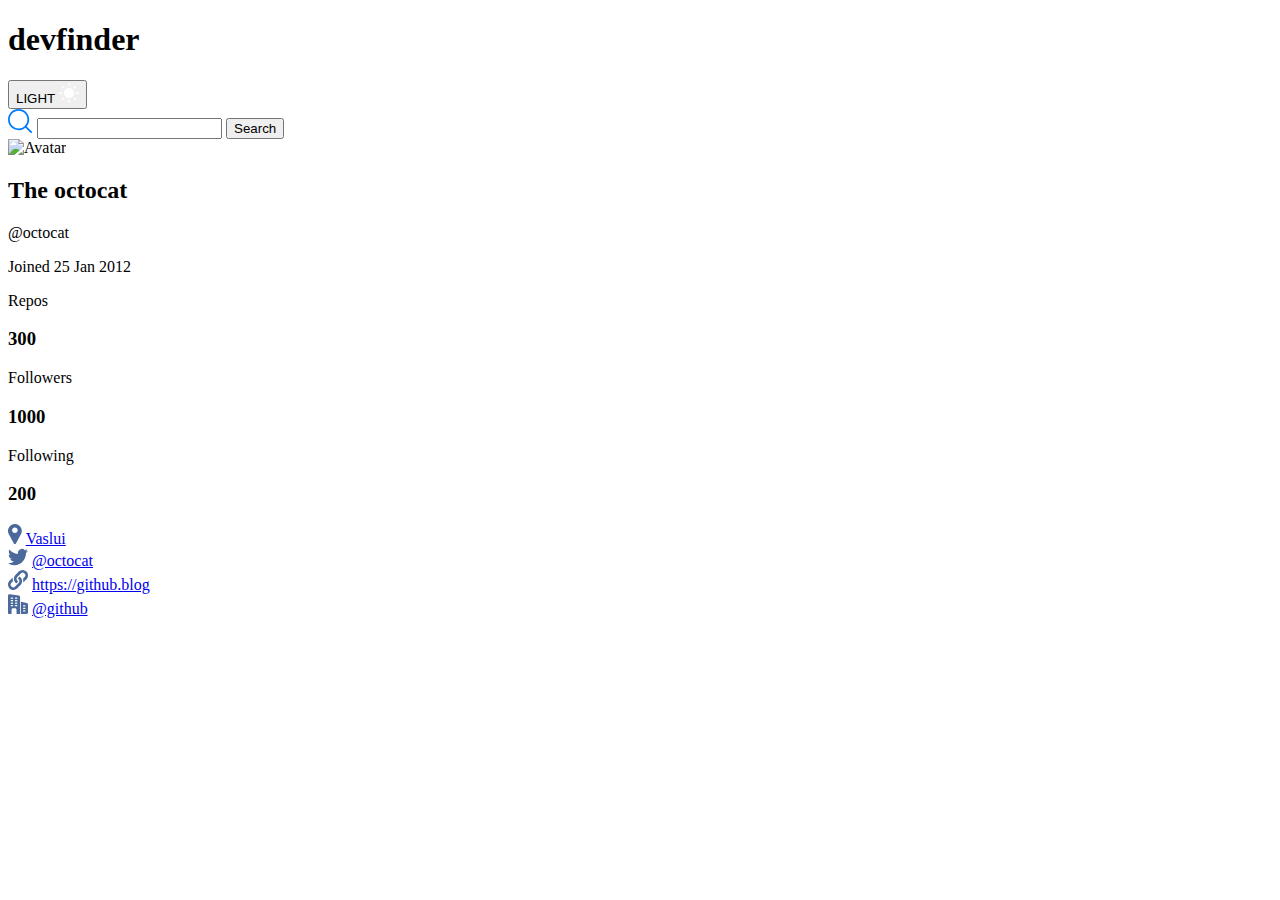
==== JavaScriptRO41/projects/github_user_search_app/index.html @ ed249f1b "Added JavaScriptRO41 concepts + exercises + started projects" ====
<!DOCTYPE html>
<html lang="en">
  <head>
    <meta charset="UTF-8" />
    <meta name="viewport" content="width=device-width, initial-scale=1.0" />
    <title>Document</title>
    <!-- Import App.css -->
    <link rel="stylesheet" href="app.css" />
  </head>
  <body>
    <!-- Header Section -->
    <header>
      <h1>devfinder</h1>
      <button>
        LIGHT
        <img src="./assets/icon-sun.svg" alt="Light Mode" />
      </button>
    </header>

    <!-- Navigation -->
    <nav>
      <img src="./assets/icon-search.svg" alt="Search" />
      <input type="text" />
      <button>Search</button>
    </nav>

    <!-- Main Section -->
    <section>
      <div>
        <img src="" alt="Avatar" />
      </div>
      <div>
        <!-- User details -->
        <div>
          <div>
            <h2>The octocat</h2>
            <p>@octocat</p>
          </div>
          <p>Joined 25 Jan 2012</p>
        </div>

        <!-- Metrics -->
        <div>
          <div>
            <p>Repos</p>
            <h3>300</h3>
          </div>
          <div>
            <p>Followers</p>
            <h3>1000</h3>
          </div>
          <div>
            <p>Following</p>
            <h3>200</h3>
          </div>
        </div>

        <!-- Links -->
        <div>
          <div>
            <img src="./assets/icon-location.svg" alt="Location" />
            <a href="#">Vaslui</a>
          </div>
          <div>
            <img src="./assets/icon-twitter.svg" alt="X" />
            <a href="#">@octocat</a>
          </div>
          <div>
            <img src="./assets/icon-website.svg" alt="Location" />
            <a href="#">https://github.blog</a>
          </div>
          <div>
            <img src="./assets/icon-company.svg" alt="Location" />
            <a href="#">@github</a>
          </div>
        </div>
      </div>
    </section>

    <!-- Import App.js -->
    <script src="./src/app.js"></script>
  </body>
</html>
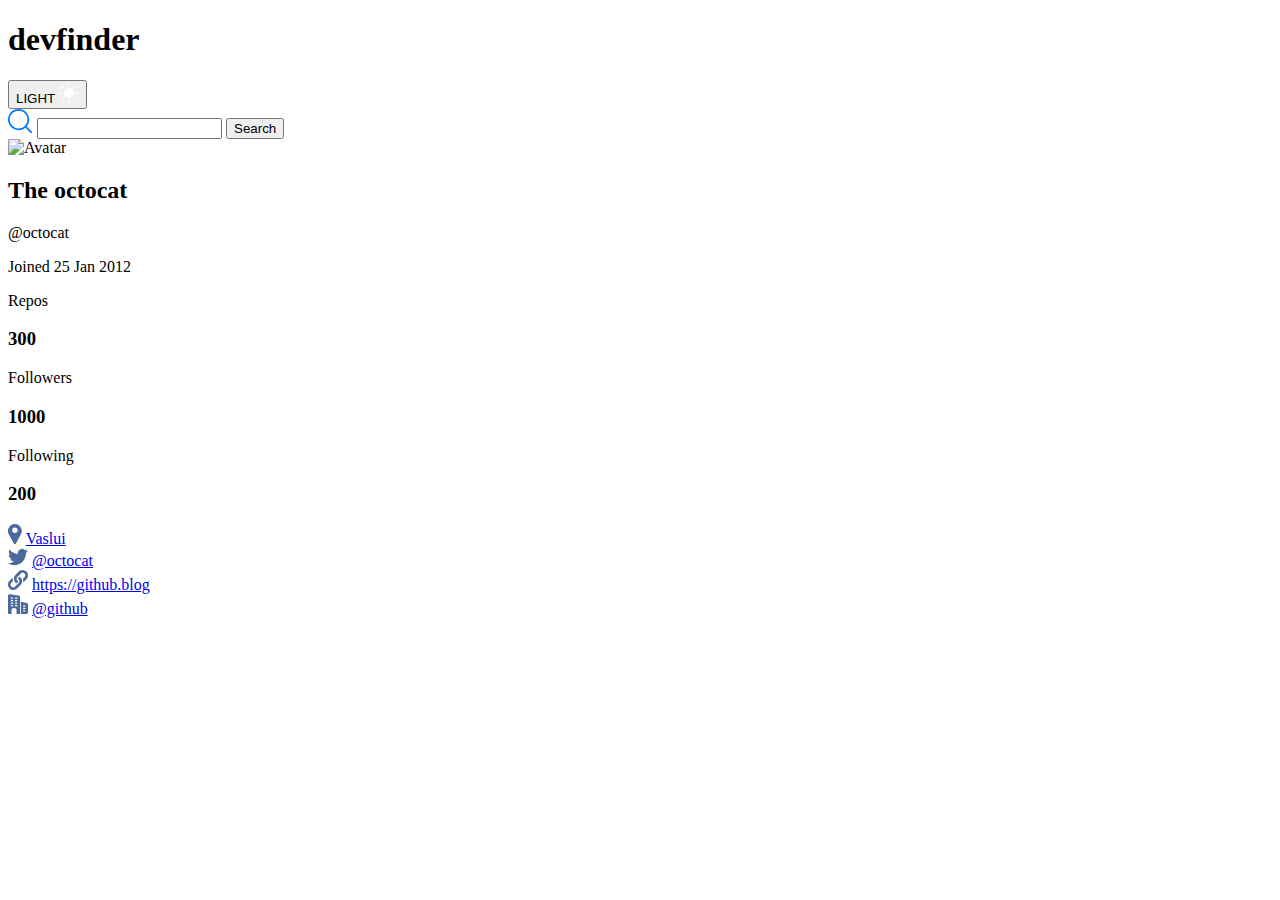
==== commit fecb38e2: "Updated github_user_search_app for JavaScriptRO41" ====
--- a/JavaScriptRO41/projects/github_user_search_app/index.html
+++ b/JavaScriptRO41/projects/github_user_search_app/index.html
@@ -6,72 +6,85 @@
     <title>Document</title>
     <!-- Import App.css -->
     <link rel="stylesheet" href="app.css" />
+    <!-- BEM: Block Element Modifier -->
   </head>
   <body>
     <!-- Header Section -->
-    <header>
-      <h1>devfinder</h1>
-      <button>
+    <header class="header">
+      <h1 class="header__heading">devfinder</h1>
+      <button class="header__btn">
         LIGHT
-        <img src="./assets/icon-sun.svg" alt="Light Mode" />
+        <img class="btn__img" src="./assets/icon-sun.svg" alt="Light Mode" />
       </button>
     </header>
 
     <!-- Navigation -->
-    <nav>
-      <img src="./assets/icon-search.svg" alt="Search" />
-      <input type="text" />
-      <button>Search</button>
+    <nav class="nav">
+      <img class="nav__img" src="./assets/icon-search.svg" alt="Search" />
+      <input class="nav__input" type="text" />
+      <button class="nav__btn">Search</button>
     </nav>
 
     <!-- Main Section -->
-    <section>
-      <div>
-        <img src="" alt="Avatar" />
+    <section class="profile">
+      <div class="profile__avatar">
+        <img class="avatar__img" src="" alt="Avatar" />
       </div>
-      <div>
+      <div class="profile__information">
         <!-- User details -->
-        <div>
-          <div>
-            <h2>The octocat</h2>
-            <p>@octocat</p>
+        <div class="information__details">
+          <div class="details__user">
+            <h2 class="user__heading">The octocat</h2>
+            <p class="user__text">@octocat</p>
           </div>
-          <p>Joined 25 Jan 2012</p>
+          <p class="details__created">Joined 25 Jan 2012</p>
         </div>
 
         <!-- Metrics -->
-        <div>
-          <div>
-            <p>Repos</p>
-            <h3>300</h3>
+        <div class="information__metrics">
+          <div class="metrics__card">
+            <p class="card__text">Repos</p>
+            <h3 class="card__heading">300</h3>
           </div>
-          <div>
-            <p>Followers</p>
+          <div class="metrics__card">
+            <p class="card__text">Followers</p>
             <h3>1000</h3>
           </div>
-          <div>
-            <p>Following</p>
-            <h3>200</h3>
+          <div class="metrics__card">
+            <p class="card__text">Following</p>
+            <h3 class="card__heading">200</h3>
           </div>
         </div>
 
         <!-- Links -->
-        <div>
-          <div>
-            <img src="./assets/icon-location.svg" alt="Location" />
-            <a href="#">Vaslui</a>
+        <div class="information__links">
+          <div class="links__card">
+            <img
+              class="card__img"
+              src="./assets/icon-location.svg"
+              alt="Location"
+            />
+            <a class="card__link" href="#">Vaslui</a>
           </div>
-          <div>
-            <img src="./assets/icon-twitter.svg" alt="X" />
-            <a href="#">@octocat</a>
+          <div class="links__card">
+            <img class="card__img" src="./assets/icon-twitter.svg" alt="X" />
+            <a class="card__link" href="#">@octocat</a>
           </div>
-          <div>
-            <img src="./assets/icon-website.svg" alt="Location" />
-            <a href="#">https://github.blog</a>
+          <div class="links__card">
+            <img
+              class="card__img"
+              src="./assets/icon-website.svg"
+              alt="Location"
+            />
+            <a class="card__link" href="#">https://github.blog</a>
           </div>
-          <div>
-            <img src="./assets/icon-company.svg" alt="Location" />
-            <a href="#">@github</a>
+          <div class="links__card">
+            <img
+              class="card__img"
+              src="./assets/icon-company.svg"
+              alt="Location"
+            />
+            <a class="card__link" href="#">@github</a>
           </div>
         </div>
       </div>
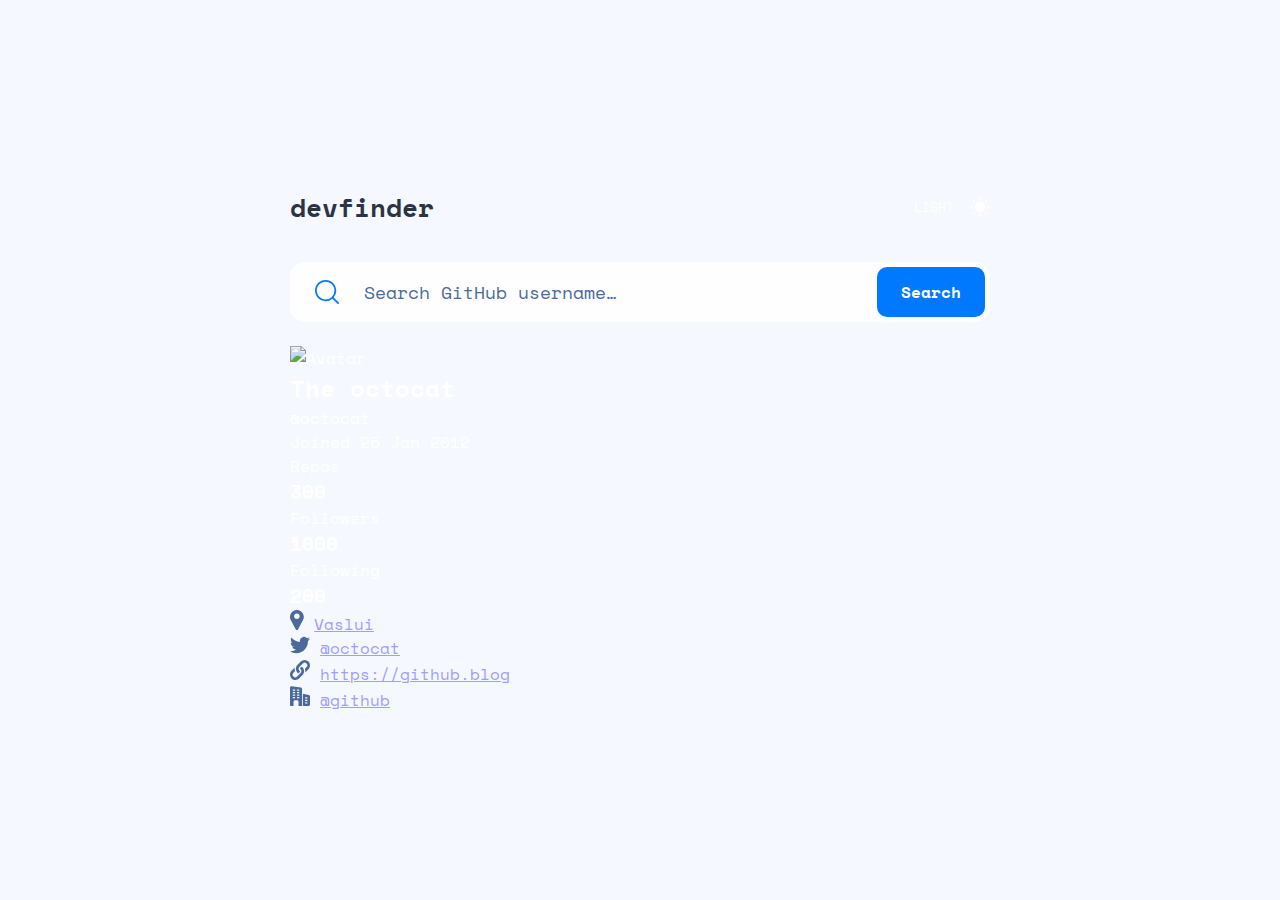
==== commit 481a2478: "Updated github_user_search_app for JavaScriptRO41" ====
--- a/JavaScriptRO41/projects/github_user_search_app/index.html
+++ b/JavaScriptRO41/projects/github_user_search_app/index.html
@@ -9,86 +9,99 @@
     <!-- BEM: Block Element Modifier -->
   </head>
   <body>
-    <!-- Header Section -->
-    <header class="header">
-      <h1 class="header__heading">devfinder</h1>
-      <button class="header__btn">
-        LIGHT
-        <img class="btn__img" src="./assets/icon-sun.svg" alt="Light Mode" />
-      </button>
-    </header>
+    <!-- Layout: Adjust the width of children elements -->
+    <div class="layout">
+      <!-- Header Section -->
+      <header class="header">
+        <h1 class="header__heading">devfinder</h1>
+        <button class="header__btn">
+          LIGHT
+          <img class="btn__img" src="./assets/icon-sun.svg" alt="Light Mode" />
+        </button>
+      </header>
 
-    <!-- Navigation -->
-    <nav class="nav">
-      <img class="nav__img" src="./assets/icon-search.svg" alt="Search" />
-      <input class="nav__input" type="text" />
-      <button class="nav__btn">Search</button>
-    </nav>
+      <div class="layout--main">
+        <!-- Navigation -->
+        <nav class="nav">
+          <img class="nav__img" src="./assets/icon-search.svg" alt="Search" />
+          <input
+            class="nav__input"
+            type="text"
+            placeholder="Search GitHub username…"
+          />
+          <button class="nav__btn">Search</button>
+        </nav>
 
-    <!-- Main Section -->
-    <section class="profile">
-      <div class="profile__avatar">
-        <img class="avatar__img" src="" alt="Avatar" />
+        <!-- Main Section -->
+        <section class="profile">
+          <div class="profile__avatar">
+            <img class="avatar__img" src="" alt="Avatar" />
+          </div>
+          <div class="profile__information">
+            <!-- User details -->
+            <div class="information__details">
+              <div class="details__user">
+                <h2 class="user__heading">The octocat</h2>
+                <p class="user__text">@octocat</p>
+              </div>
+              <p class="details__created">Joined 25 Jan 2012</p>
+            </div>
+
+            <!-- Metrics -->
+            <div class="information__metrics">
+              <div class="metrics__card">
+                <p class="card__text">Repos</p>
+                <h3 class="card__heading">300</h3>
+              </div>
+              <div class="metrics__card">
+                <p class="card__text">Followers</p>
+                <h3>1000</h3>
+              </div>
+              <div class="metrics__card">
+                <p class="card__text">Following</p>
+                <h3 class="card__heading">200</h3>
+              </div>
+            </div>
+
+            <!-- Links -->
+            <div class="information__links">
+              <div class="links__card">
+                <img
+                  class="card__img"
+                  src="./assets/icon-location.svg"
+                  alt="Location"
+                />
+                <a class="card__link" href="#">Vaslui</a>
+              </div>
+              <div class="links__card">
+                <img
+                  class="card__img"
+                  src="./assets/icon-twitter.svg"
+                  alt="X"
+                />
+                <a class="card__link" href="#">@octocat</a>
+              </div>
+              <div class="links__card">
+                <img
+                  class="card__img"
+                  src="./assets/icon-website.svg"
+                  alt="Location"
+                />
+                <a class="card__link" href="#">https://github.blog</a>
+              </div>
+              <div class="links__card">
+                <img
+                  class="card__img"
+                  src="./assets/icon-company.svg"
+                  alt="Location"
+                />
+                <a class="card__link" href="#">@github</a>
+              </div>
+            </div>
+          </div>
+        </section>
       </div>
-      <div class="profile__information">
-        <!-- User details -->
-        <div class="information__details">
-          <div class="details__user">
-            <h2 class="user__heading">The octocat</h2>
-            <p class="user__text">@octocat</p>
-          </div>
-          <p class="details__created">Joined 25 Jan 2012</p>
-        </div>
-
-        <!-- Metrics -->
-        <div class="information__metrics">
-          <div class="metrics__card">
-            <p class="card__text">Repos</p>
-            <h3 class="card__heading">300</h3>
-          </div>
-          <div class="metrics__card">
-            <p class="card__text">Followers</p>
-            <h3>1000</h3>
-          </div>
-          <div class="metrics__card">
-            <p class="card__text">Following</p>
-            <h3 class="card__heading">200</h3>
-          </div>
-        </div>
-
-        <!-- Links -->
-        <div class="information__links">
-          <div class="links__card">
-            <img
-              class="card__img"
-              src="./assets/icon-location.svg"
-              alt="Location"
-            />
-            <a class="card__link" href="#">Vaslui</a>
-          </div>
-          <div class="links__card">
-            <img class="card__img" src="./assets/icon-twitter.svg" alt="X" />
-            <a class="card__link" href="#">@octocat</a>
-          </div>
-          <div class="links__card">
-            <img
-              class="card__img"
-              src="./assets/icon-website.svg"
-              alt="Location"
-            />
-            <a class="card__link" href="#">https://github.blog</a>
-          </div>
-          <div class="links__card">
-            <img
-              class="card__img"
-              src="./assets/icon-company.svg"
-              alt="Location"
-            />
-            <a class="card__link" href="#">@github</a>
-          </div>
-        </div>
-      </div>
-    </section>
+    </div>
 
     <!-- Import App.js -->
     <script src="./src/app.js"></script>
--- a/JavaScriptRO41/projects/github_user_search_app/app.css
+++ b/JavaScriptRO41/projects/github_user_search_app/app.css
@@ -0,0 +1,151 @@
+@import url('https://fonts.googleapis.com/css2?family=Space+Mono:ital,wght@0,400;0,700;1,400;1,700&display=swap');
+
+* {
+    padding: 0;
+    margin: 0;
+    box-sizing: border-box;
+    color-scheme: dark;
+    font-family: 'Space Mono', sans-serif;
+}
+
+:root {
+  /* Fonts */
+  --heading-size-1: 26px;
+  --heading-size-2: 22px;
+  --heading-size-3: 16px;
+  --heading-size-4: 13px;
+  --heading-line-height-1: 38px;
+  --heading-line-height-2: 33px;
+  --heading-line-height-3: 24px;
+  --heading-line-height-4: 20px;
+  --text-size: 15px;
+  --text-line-height: 25px;
+  --text-input-size: 18px;
+  --text-input-line-height: 25px;
+  --text-btn-size: 16px;
+
+  /* Spaces */
+  --space-1: 2px;
+  --space-2: 16px;
+  --space-3: 20px;
+  --space-4: 24px;
+  --space-5: 32px;
+  --space-6: 36px;
+
+  /* Radius */
+  --radii-1: 10px;
+  --radii-2: 15px;
+  --radii-3: 50%;
+}
+
+@media (prefers-color-scheme: dark) {
+    :root {
+        /* Colors */
+        --app-color: #0079FF;
+        --common-color: #FFFFFF;
+        --text-color: #FFFFFF;
+        --heading-color: #FFFFFF;
+        --background-color-1: #141D2F;
+        --background-color-2: #1E2A47;
+    }
+}
+
+@media (prefers-color-scheme: light) {
+    :root {
+        /* Colors */
+        --app-color: #0079FF;
+        --common-color: #697C9A;
+        --text-color: #4B6A9B;
+        --heading-color: #2B3442;
+        --background-color-1: #F6F8FF;
+        --background-color-2: #FEFEFE;
+    }
+}
+
+body {
+    width: 100vw;
+    min-height: 100vh;
+    min-height: 100dvh;
+    background-color: var(--background-color-1);
+    display: grid;
+    place-items: center;
+}
+
+.layout {
+   height: max-content;
+   width: 700px;
+   display: flex;
+   flex-direction: column;
+   gap: var(--space-6);
+}
+
+.layout--main {
+    display: flex;
+    flex-direction: column;
+    gap: var(--space-4);
+}
+
+/* Header */
+.header {
+    width: 100%;
+    display: flex;
+    justify-content: space-between;
+}
+
+.header__heading {
+    font-size: var(--heading-size-1);
+    line-height: var(--heading-line-height-1);
+    color: var(--heading-color);
+    font-weight: 700;
+}
+
+.header__btn {
+    background: none;
+    appearance: none;
+    outline: none;
+    border: none;
+    display: flex;
+    align-items: center;
+    gap: var(--space-2);
+}
+
+/* Navigation */
+.nav {
+    display: flex;
+    align-items: center;
+    gap: var(--space-4);
+    padding-left: 25px;
+    padding-right: 5px;
+    background-color: var(--background-color-2);
+    height: 60px;
+    border-radius: var(--radii-2);
+}
+
+.nav__btn {
+    appearance: none;
+    outline: none;
+    border: none;
+    background: var(--app-color);
+    height: 50px;
+    border-radius: var(--radii-1);
+    padding: 0 var(--space-4);
+    font-size: var(--text-btn-size);
+    font-weight: 700;
+}
+
+.nav__input {
+    height: 100%;
+    width: 100%;
+    background: none;
+    border: none;
+    outline: none;
+    appearance: none;
+    font-size: var(--text-input-size);
+    line-height: var(--text-input-line-height);
+    caret-color: var(--app-color);
+    font-weight: 400;
+}
+
+.nav__input::placeholder {
+    color: var(--text-color);
+}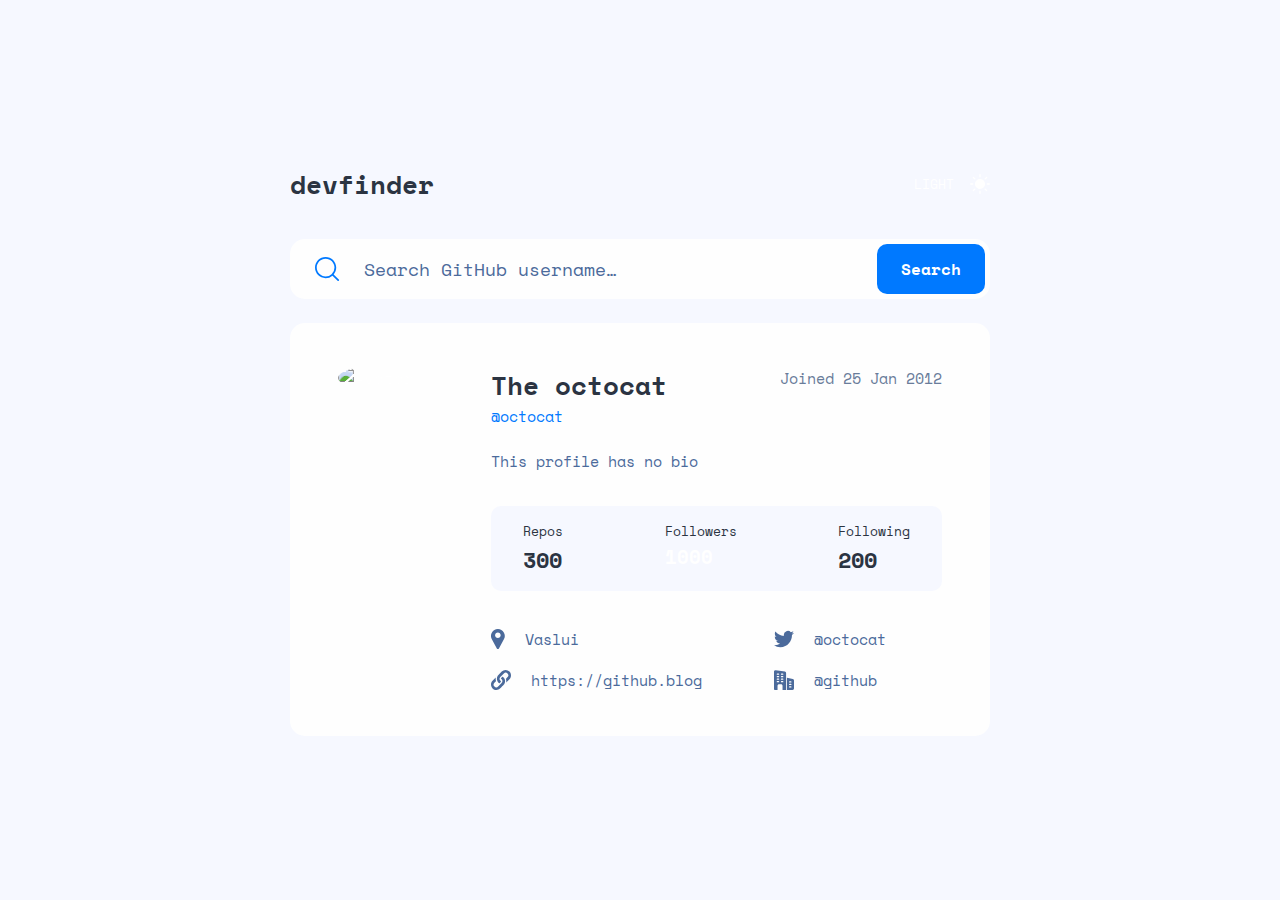
==== commit 7e9a5a87: "Updated github_user_search_app for JavaScriptRO41" ====
--- a/JavaScriptRO41/projects/github_user_search_app/index.html
+++ b/JavaScriptRO41/projects/github_user_search_app/index.html
@@ -35,7 +35,11 @@
         <!-- Main Section -->
         <section class="profile">
           <div class="profile__avatar">
-            <img class="avatar__img" src="" alt="Avatar" />
+            <img
+              class="avatar__img"
+              src="https://images.pexels.com/photos/15079520/pexels-photo-15079520/free-photo-of-woman-wearing-hat-and-jacket.png?auto=compress&cs=tinysrgb&w=1260&h=750&dpr=1"
+              alt="Avatar"
+            />
           </div>
           <div class="profile__information">
             <!-- User details -->
@@ -46,6 +50,9 @@
               </div>
               <p class="details__created">Joined 25 Jan 2012</p>
             </div>
+
+            <!-- Description -->
+            <p class="information__description">This profile has no bio</p>
 
             <!-- Metrics -->
             <div class="information__metrics">
--- a/JavaScriptRO41/projects/github_user_search_app/app.css
+++ b/JavaScriptRO41/projects/github_user_search_app/app.css
@@ -148,4 +148,118 @@
 
 .nav__input::placeholder {
     color: var(--text-color);
+}
+
+/* Main Section */
+.profile {
+    display: flex;
+    gap: var(--space-6);
+    background-color: var(--background-color-2);
+    border-radius: var(--radii-2);
+    padding: 43px 48px;
+}
+
+.profile__avatar {
+    min-width: 117px;
+    height: 117px;
+}
+
+.avatar__img {
+    width: 100%;
+    height: 100%;
+    object-fit: cover;
+    border-radius: var(--radii-3);
+}
+
+.profile__information {
+    display: flex;
+    flex-direction: column;
+    width: 100%;
+}
+
+.information__details {
+    display: flex;
+    justify-content: space-between;
+    padding-bottom: var(--space-3);
+    width: 100%;
+}
+
+.user__heading {
+    font-size: var(--heading-size-1);
+    line-height: var(--heading-line-height-1);
+    color: var(--heading-color);
+    font-weight: 700;
+}
+
+.user__text {
+    font-size: var(--text-size);
+    line-height: var(--text-line-height);
+    color: var(--app-color);
+    font-weight: 400;
+}
+
+.details__created {
+    font-size: var(--text-size);
+    line-height: var(--text-line-height);
+    color: var(--common-color);
+    font-weight: 400;
+}
+
+.information__description {
+    font-size: var(--text-size);
+    line-height: var(--text-line-height);
+    color: var(--text-color);
+    font-weight: 400;
+    padding-bottom: var(--space-5);
+}
+
+.information__metrics {
+    background: var(--background-color-1);
+    border-radius: var(--radii-1);
+    padding: 15px 32px;
+    display: flex;
+    justify-content: space-between;
+    width: 100%;
+}
+
+.metrics__card {
+    display: flex;
+    flex-direction: column;
+    gap: var(--space-1);
+}
+
+.card__text {
+    font-size: var(--heading-size-4);
+    line-height: var(--heading-line-height-4);
+    color: var(--heading-color);
+    font-weight: 400;
+}
+
+.card__heading {
+    font-size: var(--heading-size-2);
+    line-height: var(--heading-line-height-2);
+    color: var(--heading-color);
+    font-weight: 700;
+}
+
+.information__links {
+    display: grid;
+    grid-template-columns: repeat(2,1fr);
+    grid-template-rows: repeat(2,1fr);
+    gap: var(--space-2) calc(var(--space-6) * 2);
+    padding-top: var(--space-6);
+}
+
+.links__card {
+    display: flex;
+    align-items: center;
+    gap: var(--space-3);
+}
+
+.card__link {
+    font-size: var(--text-size);
+    line-height: var(--text-line-height);
+    color: var(--text-color);
+    font-weight: 400;
+    text-decoration: none;
 }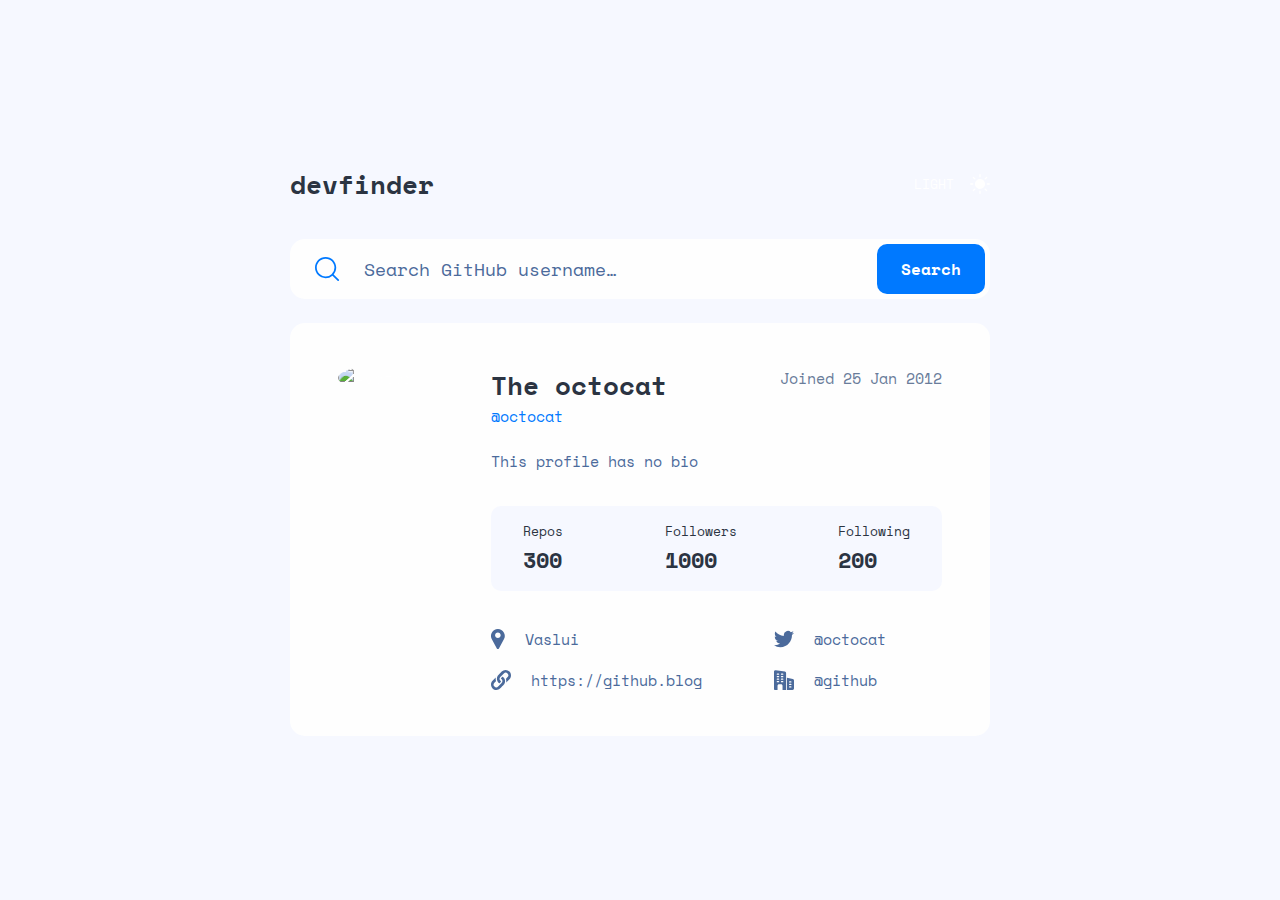
==== commit 63d518ed: "Updated github_user_search_app for JavaScriptRO41" ====
--- a/JavaScriptRO41/projects/github_user_search_app/index.html
+++ b/JavaScriptRO41/projects/github_user_search_app/index.html
@@ -62,7 +62,7 @@
               </div>
               <div class="metrics__card">
                 <p class="card__text">Followers</p>
-                <h3>1000</h3>
+                <h3 class="card__heading">1000</h3>
               </div>
               <div class="metrics__card">
                 <p class="card__text">Following</p>
@@ -111,6 +111,6 @@
     </div>
 
     <!-- Import App.js -->
-    <script src="./src/app.js"></script>
+    <script src="./src/app.js" type="module"></script>
   </body>
 </html>
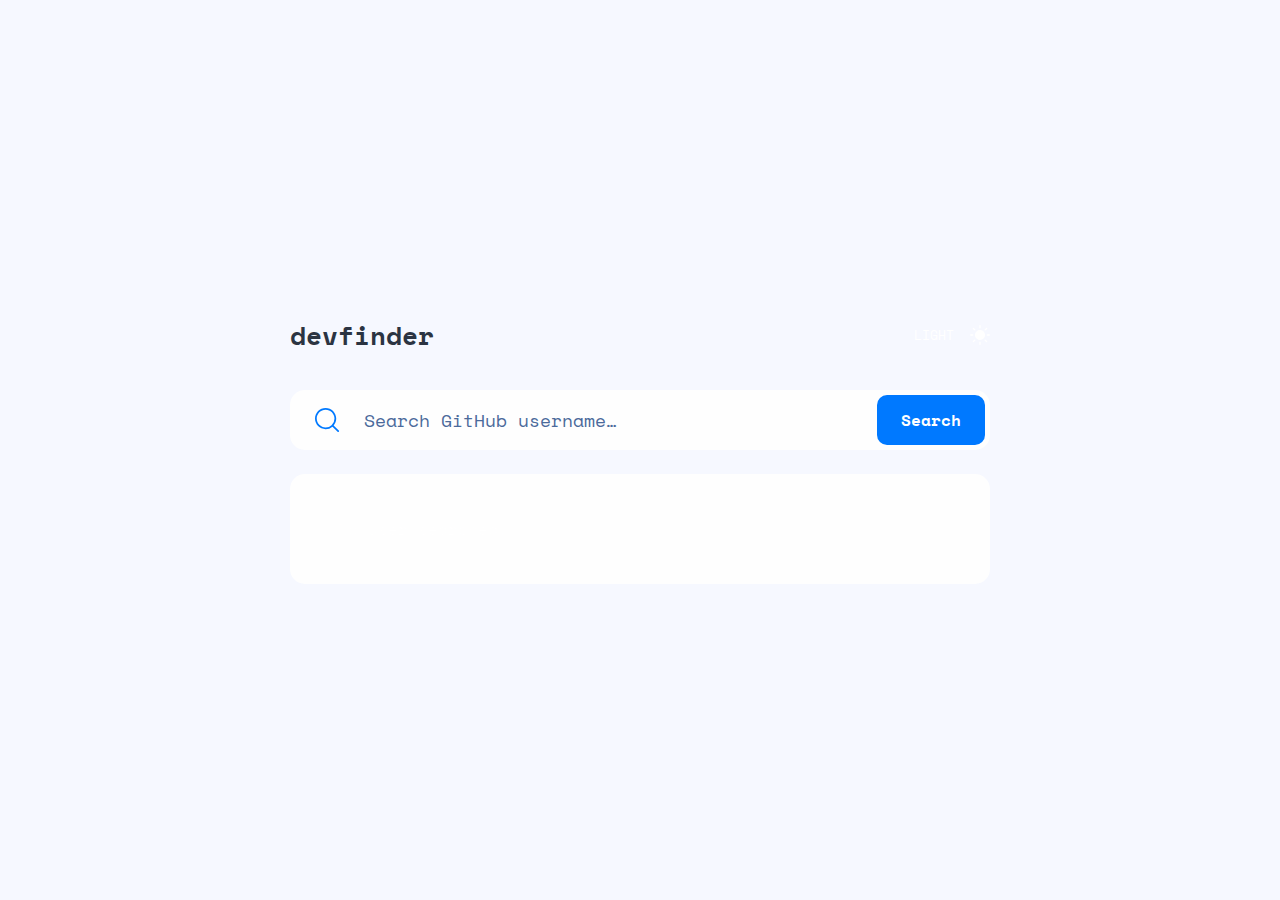
==== commit f23a4bf9: "Updated github_user_search_app for JavaScriptRO41" ====
--- a/JavaScriptRO41/projects/github_user_search_app/index.html
+++ b/JavaScriptRO41/projects/github_user_search_app/index.html
@@ -34,6 +34,9 @@
 
         <!-- Main Section -->
         <section class="profile">
+          <div class="profile__empty">
+            <p>No user searched.</p>
+          </div>
           <div class="profile__avatar">
             <img
               class="avatar__img"
--- a/JavaScriptRO41/projects/github_user_search_app/app.css
+++ b/JavaScriptRO41/projects/github_user_search_app/app.css
@@ -1,11 +1,11 @@
-@import url('https://fonts.googleapis.com/css2?family=Space+Mono:ital,wght@0,400;0,700;1,400;1,700&display=swap');
+@import url("https://fonts.googleapis.com/css2?family=Space+Mono:ital,wght@0,400;0,700;1,400;1,700&display=swap");
 
 * {
-    padding: 0;
-    margin: 0;
-    box-sizing: border-box;
-    color-scheme: dark;
-    font-family: 'Space Mono', sans-serif;
+  padding: 0;
+  margin: 0;
+  box-sizing: border-box;
+  color-scheme: dark;
+  font-family: "Space Mono", sans-serif;
 }
 
 :root {
@@ -39,227 +39,228 @@
 }
 
 @media (prefers-color-scheme: dark) {
-    :root {
-        /* Colors */
-        --app-color: #0079FF;
-        --common-color: #FFFFFF;
-        --text-color: #FFFFFF;
-        --heading-color: #FFFFFF;
-        --background-color-1: #141D2F;
-        --background-color-2: #1E2A47;
-    }
+  :root {
+    /* Colors */
+    --app-color: #0079ff;
+    --common-color: #ffffff;
+    --text-color: #ffffff;
+    --heading-color: #ffffff;
+    --background-color-1: #141d2f;
+    --background-color-2: #1e2a47;
+  }
 }
 
 @media (prefers-color-scheme: light) {
-    :root {
-        /* Colors */
-        --app-color: #0079FF;
-        --common-color: #697C9A;
-        --text-color: #4B6A9B;
-        --heading-color: #2B3442;
-        --background-color-1: #F6F8FF;
-        --background-color-2: #FEFEFE;
-    }
+  :root {
+    /* Colors */
+    --app-color: #0079ff;
+    --common-color: #697c9a;
+    --text-color: #4b6a9b;
+    --heading-color: #2b3442;
+    --background-color-1: #f6f8ff;
+    --background-color-2: #fefefe;
+  }
 }
 
 body {
-    width: 100vw;
-    min-height: 100vh;
-    min-height: 100dvh;
-    background-color: var(--background-color-1);
-    display: grid;
-    place-items: center;
+  width: 100vw;
+  min-height: 100vh;
+  min-height: 100dvh;
+  background-color: var(--background-color-1);
+  display: grid;
+  place-items: center;
 }
 
 .layout {
-   height: max-content;
-   width: 700px;
-   display: flex;
-   flex-direction: column;
-   gap: var(--space-6);
+  height: max-content;
+  width: 700px;
+  display: flex;
+  flex-direction: column;
+  gap: var(--space-6);
 }
 
 .layout--main {
-    display: flex;
-    flex-direction: column;
-    gap: var(--space-4);
+  display: flex;
+  flex-direction: column;
+  gap: var(--space-4);
 }
 
 /* Header */
 .header {
-    width: 100%;
-    display: flex;
-    justify-content: space-between;
+  width: 100%;
+  display: flex;
+  justify-content: space-between;
 }
 
 .header__heading {
-    font-size: var(--heading-size-1);
-    line-height: var(--heading-line-height-1);
-    color: var(--heading-color);
-    font-weight: 700;
+  font-size: var(--heading-size-1);
+  line-height: var(--heading-line-height-1);
+  color: var(--heading-color);
+  font-weight: 700;
 }
 
 .header__btn {
-    background: none;
-    appearance: none;
-    outline: none;
-    border: none;
-    display: flex;
-    align-items: center;
-    gap: var(--space-2);
+  background: none;
+  appearance: none;
+  outline: none;
+  border: none;
+  display: flex;
+  align-items: center;
+  gap: var(--space-2);
 }
 
 /* Navigation */
 .nav {
-    display: flex;
-    align-items: center;
-    gap: var(--space-4);
-    padding-left: 25px;
-    padding-right: 5px;
-    background-color: var(--background-color-2);
-    height: 60px;
-    border-radius: var(--radii-2);
+  display: flex;
+  align-items: center;
+  gap: var(--space-4);
+  padding-left: 25px;
+  padding-right: 5px;
+  background-color: var(--background-color-2);
+  height: 60px;
+  border-radius: var(--radii-2);
 }
 
 .nav__btn {
-    appearance: none;
-    outline: none;
-    border: none;
-    background: var(--app-color);
-    height: 50px;
-    border-radius: var(--radii-1);
-    padding: 0 var(--space-4);
-    font-size: var(--text-btn-size);
-    font-weight: 700;
+  appearance: none;
+  outline: none;
+  border: none;
+  background: var(--app-color);
+  height: 50px;
+  border-radius: var(--radii-1);
+  padding: 0 var(--space-4);
+  font-size: var(--text-btn-size);
+  font-weight: 700;
 }
 
 .nav__input {
-    height: 100%;
-    width: 100%;
-    background: none;
-    border: none;
-    outline: none;
-    appearance: none;
-    font-size: var(--text-input-size);
-    line-height: var(--text-input-line-height);
-    caret-color: var(--app-color);
-    font-weight: 400;
+  height: 100%;
+  width: 100%;
+  background: none;
+  border: none;
+  outline: none;
+  appearance: none;
+  font-size: var(--text-input-size);
+  line-height: var(--text-input-line-height);
+  caret-color: var(--app-color);
+  font-weight: 400;
 }
 
 .nav__input::placeholder {
-    color: var(--text-color);
+  color: var(--text-color);
 }
 
 /* Main Section */
 .profile {
-    display: flex;
-    gap: var(--space-6);
-    background-color: var(--background-color-2);
-    border-radius: var(--radii-2);
-    padding: 43px 48px;
+  display: flex;
+  gap: var(--space-6);
+  background-color: var(--background-color-2);
+  border-radius: var(--radii-2);
+  padding: 43px 48px;
 }
 
 .profile__avatar {
-    min-width: 117px;
-    height: 117px;
+  display: none;
+  min-width: 117px;
+  height: 117px;
 }
 
 .avatar__img {
-    width: 100%;
-    height: 100%;
-    object-fit: cover;
-    border-radius: var(--radii-3);
+  width: 100%;
+  height: 100%;
+  object-fit: cover;
+  border-radius: var(--radii-3);
 }
 
 .profile__information {
-    display: flex;
-    flex-direction: column;
-    width: 100%;
+  display: none;
+  flex-direction: column;
+  width: 100%;
 }
 
 .information__details {
-    display: flex;
-    justify-content: space-between;
-    padding-bottom: var(--space-3);
-    width: 100%;
+  display: flex;
+  justify-content: space-between;
+  padding-bottom: var(--space-3);
+  width: 100%;
 }
 
 .user__heading {
-    font-size: var(--heading-size-1);
-    line-height: var(--heading-line-height-1);
-    color: var(--heading-color);
-    font-weight: 700;
+  font-size: var(--heading-size-1);
+  line-height: var(--heading-line-height-1);
+  color: var(--heading-color);
+  font-weight: 700;
 }
 
 .user__text {
-    font-size: var(--text-size);
-    line-height: var(--text-line-height);
-    color: var(--app-color);
-    font-weight: 400;
+  font-size: var(--text-size);
+  line-height: var(--text-line-height);
+  color: var(--app-color);
+  font-weight: 400;
 }
 
 .details__created {
-    font-size: var(--text-size);
-    line-height: var(--text-line-height);
-    color: var(--common-color);
-    font-weight: 400;
+  font-size: var(--text-size);
+  line-height: var(--text-line-height);
+  color: var(--common-color);
+  font-weight: 400;
 }
 
 .information__description {
-    font-size: var(--text-size);
-    line-height: var(--text-line-height);
-    color: var(--text-color);
-    font-weight: 400;
-    padding-bottom: var(--space-5);
+  font-size: var(--text-size);
+  line-height: var(--text-line-height);
+  color: var(--text-color);
+  font-weight: 400;
+  padding-bottom: var(--space-5);
 }
 
 .information__metrics {
-    background: var(--background-color-1);
-    border-radius: var(--radii-1);
-    padding: 15px 32px;
-    display: flex;
-    justify-content: space-between;
-    width: 100%;
+  background: var(--background-color-1);
+  border-radius: var(--radii-1);
+  padding: 15px 32px;
+  display: flex;
+  justify-content: space-between;
+  width: 100%;
 }
 
 .metrics__card {
-    display: flex;
-    flex-direction: column;
-    gap: var(--space-1);
+  display: flex;
+  flex-direction: column;
+  gap: var(--space-1);
 }
 
 .card__text {
-    font-size: var(--heading-size-4);
-    line-height: var(--heading-line-height-4);
-    color: var(--heading-color);
-    font-weight: 400;
+  font-size: var(--heading-size-4);
+  line-height: var(--heading-line-height-4);
+  color: var(--heading-color);
+  font-weight: 400;
 }
 
 .card__heading {
-    font-size: var(--heading-size-2);
-    line-height: var(--heading-line-height-2);
-    color: var(--heading-color);
-    font-weight: 700;
+  font-size: var(--heading-size-2);
+  line-height: var(--heading-line-height-2);
+  color: var(--heading-color);
+  font-weight: 700;
 }
 
 .information__links {
-    display: grid;
-    grid-template-columns: repeat(2,1fr);
-    grid-template-rows: repeat(2,1fr);
-    gap: var(--space-2) calc(var(--space-6) * 2);
-    padding-top: var(--space-6);
+  display: grid;
+  grid-template-columns: repeat(2, 1fr);
+  grid-template-rows: repeat(2, 1fr);
+  gap: var(--space-2) calc(var(--space-6) * 2);
+  padding-top: var(--space-6);
 }
 
 .links__card {
-    display: flex;
-    align-items: center;
-    gap: var(--space-3);
+  display: flex;
+  align-items: center;
+  gap: var(--space-3);
 }
 
 .card__link {
-    font-size: var(--text-size);
-    line-height: var(--text-line-height);
-    color: var(--text-color);
-    font-weight: 400;
-    text-decoration: none;
-}+  font-size: var(--text-size);
+  line-height: var(--text-line-height);
+  color: var(--text-color);
+  font-weight: 400;
+  text-decoration: none;
+}
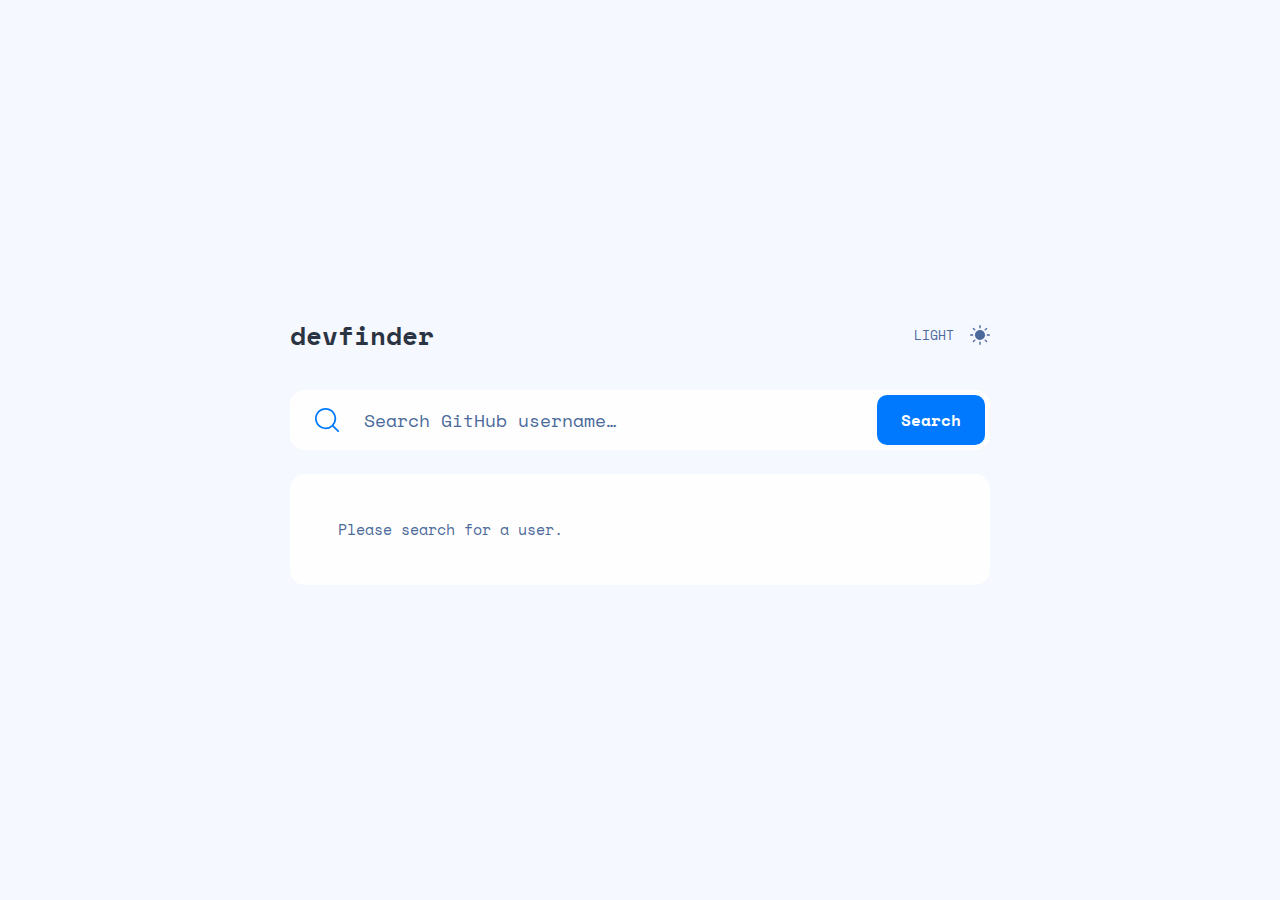
==== commit f9164e9a: "Updated github_user_search_app for JavaScriptRO41" ====
--- a/JavaScriptRO41/projects/github_user_search_app/index.html
+++ b/JavaScriptRO41/projects/github_user_search_app/index.html
@@ -16,7 +16,13 @@
         <h1 class="header__heading">devfinder</h1>
         <button class="header__btn">
           LIGHT
-          <img class="btn__img" src="./assets/icon-sun.svg" alt="Light Mode" />
+          <svg width="20" height="20" xmlns="http://www.w3.org/2000/svg">
+            <g fill="var(--text-color)" fill-rule="nonzero">
+              <path
+                d="M13.545 6.455c-.9-.9-2.17-1.481-3.545-1.481a4.934 4.934 0 00-3.545 1.481c-.9.9-1.481 2.17-1.481 3.545 0 1.376.582 2.646 1.481 3.545.9.9 2.17 1.481 3.545 1.481a4.934 4.934 0 003.545-1.481c.9-.9 1.481-2.17 1.481-3.545a4.934 4.934 0 00-1.481-3.545zM10 3.413a.7.7 0 00.688-.688V.688A.7.7 0 0010 0a.7.7 0 00-.688.688v2.037a.7.7 0 00.688.688zM15.635 5.344l1.455-1.455a.67.67 0 000-.952.67.67 0 00-.952 0l-1.455 1.455a.67.67 0 000 .952c.238.264.66.264.952 0zM19.312 9.312h-2.037a.7.7 0 00-.688.688.7.7 0 00.688.688h2.037A.7.7 0 0020 10a.7.7 0 00-.688-.688zM15.608 14.656a.67.67 0 00-.952 0 .67.67 0 000 .952l1.455 1.455a.67.67 0 00.952 0 .67.67 0 000-.952l-1.455-1.455zM10 16.587a.7.7 0 00-.688.688v2.037A.7.7 0 0010 20a.7.7 0 00.688-.688v-2.037a.7.7 0 00-.688-.688zM4.365 14.656L2.91 16.111a.67.67 0 000 .952.67.67 0 00.952 0l1.455-1.455a.67.67 0 000-.952c-.238-.264-.66-.264-.952 0zM3.413 10a.7.7 0 00-.688-.688H.688A.7.7 0 000 10a.7.7 0 00.688.688h2.037A.7.7 0 003.413 10zM4.365 5.344a.67.67 0 00.952 0 .67.67 0 000-.952L3.862 2.937a.67.67 0 00-.952 0 .67.67 0 000 .952l1.455 1.455z"
+              />
+            </g>
+          </svg>
         </button>
       </header>
 
@@ -35,7 +41,7 @@
         <!-- Main Section -->
         <section class="profile">
           <div class="profile__empty">
-            <p>No user searched.</p>
+            <p class="empty__text">Please search for a user.</p>
           </div>
           <div class="profile__avatar">
             <img
--- a/JavaScriptRO41/projects/github_user_search_app/app.css
+++ b/JavaScriptRO41/projects/github_user_search_app/app.css
@@ -107,6 +107,7 @@
   display: flex;
   align-items: center;
   gap: var(--space-2);
+  color: var(--text-color);
 }
 
 /* Navigation */
@@ -140,6 +141,7 @@
   border: none;
   outline: none;
   appearance: none;
+  color: var(--text-color);
   font-size: var(--text-input-size);
   line-height: var(--text-input-line-height);
   caret-color: var(--app-color);
@@ -157,6 +159,19 @@
   background-color: var(--background-color-2);
   border-radius: var(--radii-2);
   padding: 43px 48px;
+}
+
+.profile__empty {
+  display: flex;
+  justify-content: center;
+  align-items: center;
+}
+
+.empty__text {
+  font-size: var(--text-size);
+  line-height: var(--text-line-height);
+  color: var(--text-color);
+  font-weight: 400;
 }
 
 .profile__avatar {
